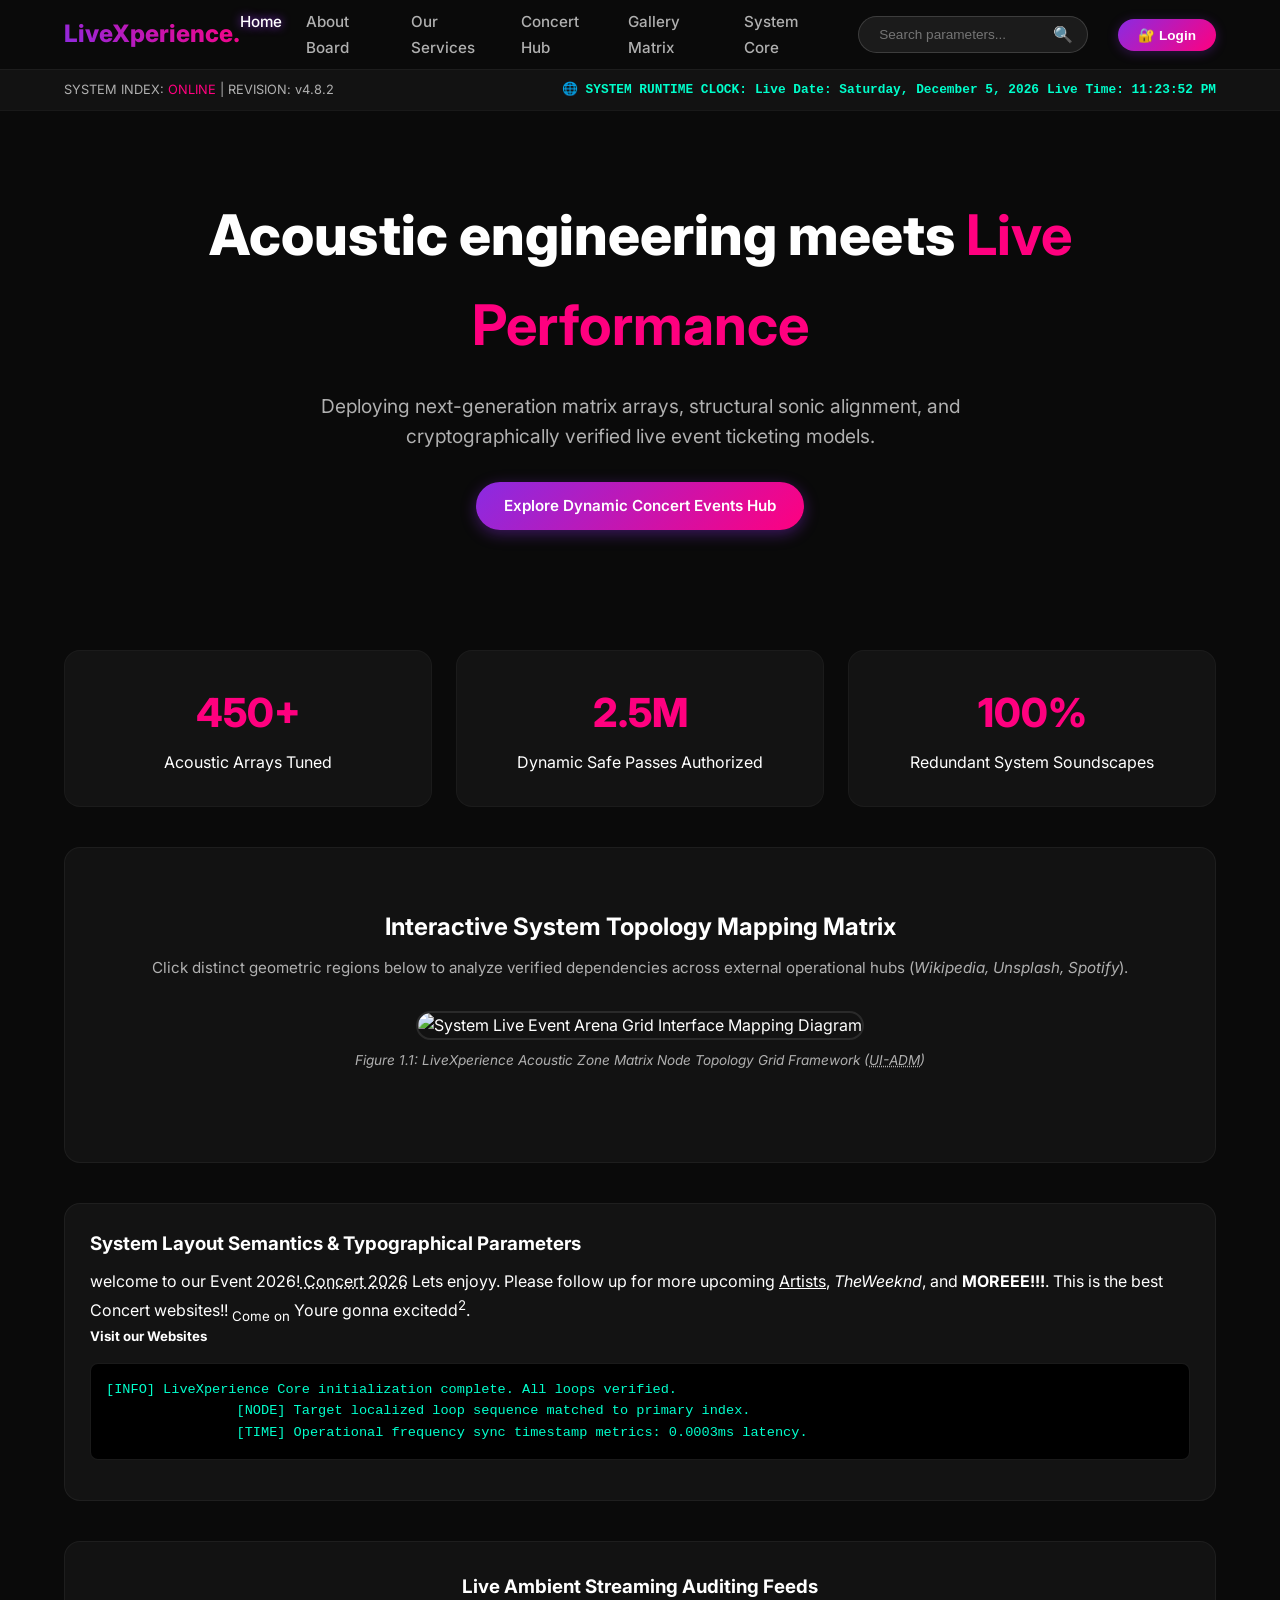
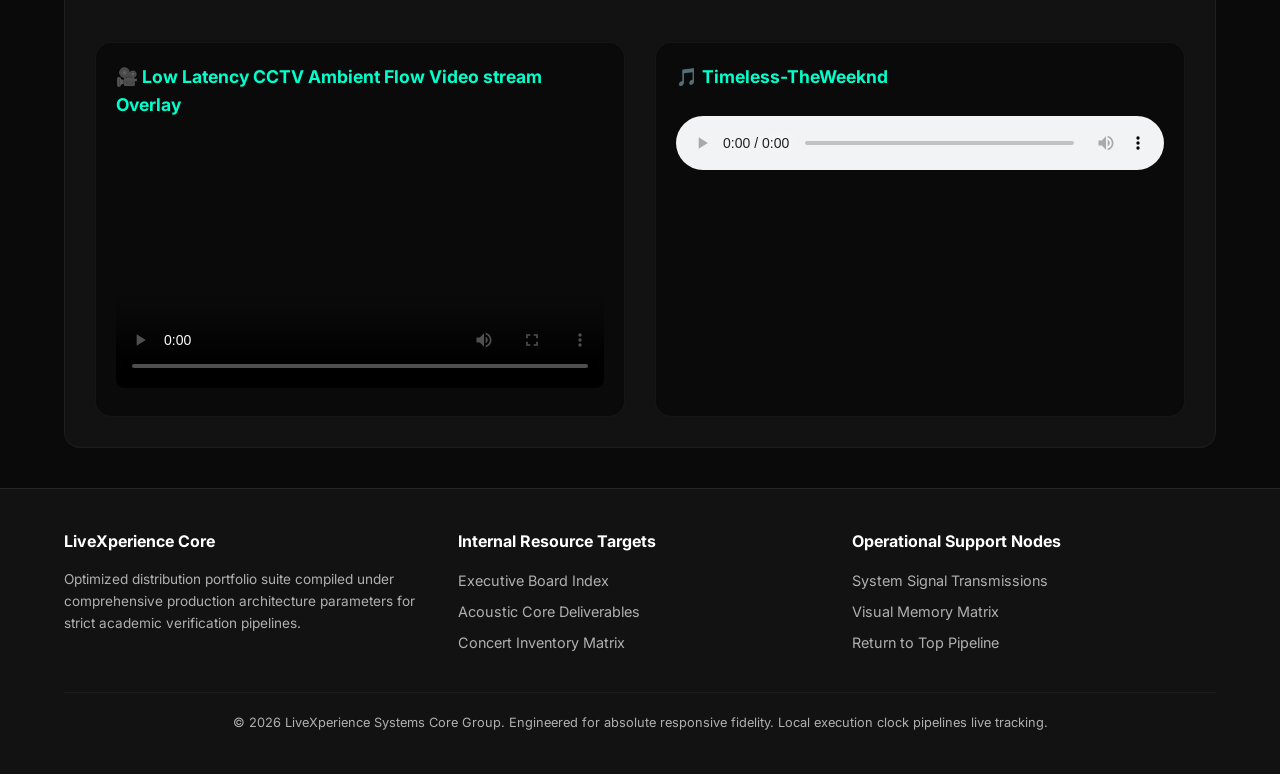
==== index.html @ 4a0d95f9 "Add files via upload" ====
<!DOCTYPE html>
<html lang="en">
<head>
    <meta charset="UTF-8" />
    <meta name="viewport" content="width=device-width, initial-scale=1.0" />
    <title>LiveXperience – Your Concert Starts Here</title>
    <link rel="preconnect" href="https://fonts.googleapis.com" />
    <link rel="preconnect" href="https://fonts.gstatic.com" crossorigin />
    <link href="https://fonts.googleapis.com/css2?family=Inter:wght@300;400;500;600;700;800&display=swap" rel="stylesheet" />
    <style>
        /* CORE DESIGN SYSTEM STYLING */
        :root {
            --primary: #0a0a0a;
            --secondary: #121212;
            --bg-card: rgba(255, 255, 255, 0.04);
            --text-primary: #ffffff;
            --text-secondary: #b0b0b0;
            --accent: #8a2be2;
            --accent-secondary: #ff007f;
            --success: #00ffcc;
            --border-radius: 16px;
            --transition: 0.3s cubic-bezier(0.4, 0, 0.2, 1);
            --font-body: 'Inter', sans-serif;
        }

        * {
            margin: 0;
            padding: 0;
            box-sizing: border-box;
        }
        body {
            font-family: var(--font-body);
            background-color: var(--primary);
            color: var(--text-primary);
            line-height: 1.6;
            overflow-x: hidden;
        }
        .container {
            width: 100%;
            max-width: 1200px;
            margin: 0 auto;
            padding: 0 24px;
        }

        /* GLOBAL NAVIGATION BAR WITH INTEGRATED SEARCH TOOLBAR */
        nav {
            background: rgba(10, 10, 10, 0.85);
            backdrop-filter: blur(12px);
            border-bottom: 1px solid rgba(255, 255, 255, 0.08);
            position: fixed;
            top: 0;
            width: 100%;
            z-index: 1000;
            height: 70px;
            display: flex;
            align-items: center;
        }
        .nav-container {
            display: flex;
            justify-content: space-between;
            align-items: center;
            width: 100%;
        }
        .logo {
            font-size: 1.5rem;
            font-weight: 800;
            background: linear-gradient(45deg, var(--accent), var(--accent-secondary));
            -webkit-background-clip: text;
            -webkit-text-fill-color: transparent;
            text-decoration: none;
        }
        .nav-wrapper {
            display: flex;
            align-items: center;
            gap: 30px;
        }
        .nav-links {
            display: flex;
            gap: 24px;
            list-style: none;
        }
        .nav-links a {
            color: var(--text-secondary);
            text-decoration: none;
            font-weight: 500;
            font-size: 0.95rem;
            transition: var(--transition);
        }
        .nav-links a:hover,
        .nav-links a.active {
            color: var(--text-primary);
            text-shadow: 0 0 10px var(--accent);
        }

        /* SEARCH TOOLBAR DESIGN */
        .search-box {
            position: relative;
            display: flex;
            align-items: center;
            background: rgba(255, 255, 255, 0.07);
            border: 1px solid rgba(255, 255, 255, 0.15);
            border-radius: 30px;
            padding: 4px 14px;
            transition: var(--transition);
        }
        .search-box:focus-within {
            border-color: var(--accent-secondary);
            box-shadow: 0 0 12px rgba(255, 0, 127, 0.3);
        }
        .search-box input {
            background: transparent;
            border: none;
            color: #fff;
            font-size: 0.85rem;
            padding: 6px;
            outline: none;
            width: 180px;
        }
        .search-box button {
            background: transparent;
            border: none;
            color: var(--text-secondary);
            cursor: pointer;
            font-size: 1rem;
            transition: var(--transition);
        }
        .search-box button:hover {
            color: var(--accent-secondary);
        }

        /* ===== LOGIN / AUTH BUTTON (ADDED) ===== */
        .auth-btn {
            background: linear-gradient(135deg, var(--accent), var(--accent-secondary));
            color: #fff;
            border: none;
            padding: 8px 20px;
            border-radius: 30px;
            font-weight: 600;
            font-size: 0.85rem;
            cursor: pointer;
            transition: var(--transition);
            box-shadow: 0 2px 12px rgba(138, 43, 226, 0.3);
            white-space: nowrap;
        }
        .auth-btn:hover {
            transform: translateY(-2px);
            box-shadow: 0 4px 18px rgba(255, 0, 127, 0.4);
        }
        .auth-btn.logged-in {
            background: transparent;
            border: 1px solid rgba(255, 255, 255, 0.15);
            box-shadow: none;
            display: flex;
            align-items: center;
            gap: 10px;
            padding: 6px 14px 6px 10px;
        }
        .auth-btn.logged-in:hover {
            border-color: var(--accent-secondary);
            background: rgba(255, 255, 255, 0.05);
        }
        .user-avatar {
            width: 32px;
            height: 32px;
            border-radius: 50%;
            background: linear-gradient(135deg, var(--accent), var(--accent-secondary));
            display: flex;
            align-items: center;
            justify-content: center;
            font-weight: 700;
            font-size: 0.8rem;
            color: #fff;
            text-transform: uppercase;
            flex-shrink: 0;
        }
        .user-name-display {
            font-weight: 500;
            font-size: 0.85rem;
            color: var(--text-primary);
            max-width: 80px;
            overflow: hidden;
            text-overflow: ellipsis;
            white-space: nowrap;
        }
        .logout-btn {
            background: transparent;
            border: none;
            color: var(--text-secondary);
            font-size: 0.75rem;
            cursor: pointer;
            padding: 2px 8px;
            border-radius: 12px;
            transition: var(--transition);
        }
        .logout-btn:hover {
            color: var(--accent-secondary);
            background: rgba(255, 0, 127, 0.1);
        }

        /* ===== LOGIN MODAL OVERLAY ===== */
        .auth-overlay {
            position: fixed;
            top: 0;
            left: 0;
            width: 100%;
            height: 100%;
            background: rgba(0, 0, 0, 0.7);
            backdrop-filter: blur(8px);
            z-index: 2000;
            display: none;
            align-items: center;
            justify-content: center;
            padding: 24px;
        }
        .auth-overlay.open {
            display: flex;
        }

        .auth-modal {
            background: var(--secondary);
            border: 1px solid rgba(255, 255, 255, 0.08);
            border-radius: var(--border-radius);
            padding: 40px 36px;
            max-width: 440px;
            width: 100%;
            position: relative;
            box-shadow: 0 20px 60px rgba(0, 0, 0, 0.8);
            animation: modalFadeIn 0.3s ease-out;
        }
        @keyframes modalFadeIn {
            from {
                opacity: 0;
                transform: scale(0.96) translateY(20px);
            }
            to {
                opacity: 1;
                transform: scale(1) translateY(0);
            }
        }

        .auth-modal .close-modal {
            position: absolute;
            top: 16px;
            right: 20px;
            background: transparent;
            border: none;
            color: var(--text-secondary);
            font-size: 1.5rem;
            cursor: pointer;
            transition: var(--transition);
            line-height: 1;
        }
        .auth-modal .close-modal:hover {
            color: var(--text-primary);
            transform: rotate(90deg);
        }

        .auth-modal h2 {
            font-size: 1.6rem;
            font-weight: 700;
            margin-bottom: 6px;
            background: linear-gradient(45deg, var(--accent), var(--accent-secondary));
            -webkit-background-clip: text;
            -webkit-text-fill-color: transparent;
        }
        .auth-modal .subtitle {
            color: var(--text-secondary);
            font-size: 0.9rem;
            margin-bottom: 24px;
        }

        /* Tabs */
        .auth-tabs {
            display: flex;
            gap: 4px;
            background: rgba(255, 255, 255, 0.04);
            border-radius: 10px;
            padding: 4px;
            margin-bottom: 24px;
        }
        .auth-tabs button {
            flex: 1;
            padding: 10px 0;
            background: transparent;
            border: none;
            color: var(--text-secondary);
            font-weight: 600;
            font-size: 0.85rem;
            border-radius: 8px;
            cursor: pointer;
            transition: var(--transition);
            font-family: var(--font-body);
        }
        .auth-tabs button.active {
            background: rgba(255, 255, 255, 0.08);
            color: var(--text-primary);
            box-shadow: 0 2px 8px rgba(0, 0, 0, 0.2);
        }
        .auth-tabs button:hover:not(.active) {
            color: var(--text-primary);
        }

        /* Forms */
        .auth-form {
            display: none;
            flex-direction: column;
            gap: 18px;
        }
        .auth-form.active {
            display: flex;
        }

        .auth-form .form-group {
            display: flex;
            flex-direction: column;
            gap: 6px;
        }
        .auth-form label {
            font-size: 0.8rem;
            font-weight: 500;
            color: var(--text-secondary);
            text-transform: uppercase;
            letter-spacing: 0.5px;
        }
        .auth-form input {
            background: rgba(255, 255, 255, 0.06);
            border: 1px solid rgba(255, 255, 255, 0.1);
            border-radius: 10px;
            padding: 12px 16px;
            color: #fff;
            font-size: 0.95rem;
            transition: var(--transition);
            font-family: var(--font-body);
            outline: none;
        }
        .auth-form input:focus {
            border-color: var(--accent-secondary);
            box-shadow: 0 0 0 3px rgba(255, 0, 127, 0.15);
        }
        .auth-form input::placeholder {
            color: rgba(255, 255, 255, 0.25);
        }

        .auth-form .form-options {
            display: flex;
            justify-content: space-between;
            align-items: center;
            font-size: 0.85rem;
        }
        .auth-form .form-options label {
            display: flex;
            align-items: center;
            gap: 8px;
            color: var(--text-secondary);
            text-transform: none;
            letter-spacing: 0;
            font-weight: 400;
            cursor: pointer;
        }
        .auth-form .form-options label input[type="checkbox"] {
            accent-color: var(--accent-secondary);
            width: 16px;
            height: 16px;
            cursor: pointer;
        }
        .auth-form .form-options a {
            color: var(--accent-secondary);
            text-decoration: none;
            font-weight: 500;
            transition: var(--transition);
        }
        .auth-form .form-options a:hover {
            text-decoration: underline;
        }

        .auth-form .submit-btn {
            background: linear-gradient(135deg, var(--accent), var(--accent-secondary));
            color: #fff;
            border: none;
            padding: 14px;
            border-radius: 30px;
            font-weight: 700;
            font-size: 0.95rem;
            cursor: pointer;
            transition: var(--transition);
            font-family: var(--font-body);
            margin-top: 4px;
            box-shadow: 0 4px 16px rgba(138, 43, 226, 0.3);
        }
        .auth-form .submit-btn:hover {
            transform: translateY(-2px);
            box-shadow: 0 6px 24px rgba(255, 0, 127, 0.4);
        }

        .auth-form .error-msg {
            color: #ff4466;
            font-size: 0.85rem;
            background: rgba(255, 68, 102, 0.1);
            padding: 10px 14px;
            border-radius: 8px;
            border-left: 3px solid #ff4466;
            display: none;
        }
        .auth-form .error-msg.show {
            display: block;
        }
        .auth-form .success-msg {
            color: var(--success);
            font-size: 0.85rem;
            background: rgba(0, 255, 204, 0.08);
            padding: 10px 14px;
            border-radius: 8px;
            border-left: 3px solid var(--success);
            display: none;
        }
        .auth-form .success-msg.show {
            display: block;
        }

        .auth-divider {
            display: flex;
            align-items: center;
            gap: 16px;
            color: var(--text-secondary);
            font-size: 0.8rem;
            margin: 4px 0;
        }
        .auth-divider::before,
        .auth-divider::after {
            content: '';
            flex: 1;
            height: 1px;
            background: rgba(255, 255, 255, 0.06);
        }

        /* LIVE METRIC HEADER METADATA */
        .meta-bar {
            background: var(--secondary);
            padding: 80px 0 10px;
            font-size: 0.8rem;
            color: var(--text-secondary);
            border-bottom: 1px solid rgba(255, 255, 255, 0.03);
        }
        .meta-flex {
            display: flex;
            justify-content: space-between;
            align-items: center;
        }
        .clock-widget {
            display: flex;
            align-items: center;
            gap: 8px;
            color: var(--success);
            font-family: monospace;
            font-weight: 600;
        }

        /* HERO SECTION & ANIMATIONS */
        .hero {
            padding: 80px 0;
            text-align: center;
            position: relative;
            overflow: hidden;
        }
        .hero h1 {
            font-size: 3.5rem;
            font-weight: 800;
            margin-bottom: 20px;
            animation: pulseGlow 3s infinite alternate;
        }
        .hero p {
            color: var(--text-secondary);
            font-size: 1.2rem;
            max-width: 700px;
            margin: 0 auto 30px;
        }
        .btn {
            display: inline-block;
            background: linear-gradient(135deg, var(--accent), var(--accent-secondary));
            color: #fff;
            text-decoration: none;
            padding: 12px 28px;
            border-radius: 30px;
            font-weight: 600;
            font-size: 0.95rem;
            transition: var(--transition);
            border: none;
            cursor: pointer;
            box-shadow: 0 4px 15px rgba(138, 43, 226, 0.4);
        }
        .btn:hover {
            transform: translateY(-3px);
            box-shadow: 0 6px 20px rgba(255, 0, 127, 0.5);
        }

        /* COUNTER STATISTICS DESIGN */
        .stats-grid {
            display: grid;
            grid-template-columns: repeat(3, 1fr);
            gap: 24px;
            margin: 40px 0;
        }
        .stat-card {
            background: var(--bg-card);
            padding: 30px;
            border-radius: var(--border-radius);
            text-align: center;
            border: 1px solid rgba(255, 255, 255, 0.03);
            transition: var(--transition);
        }
        .stat-card:hover {
            transform: translateY(-5px);
            border-color: rgba(255, 255, 255, 0.1);
            background: rgba(255, 255, 255, 0.07);
        }
        .stat-number {
            font-size: 2.5rem;
            font-weight: 800;
            color: var(--accent-secondary);
            margin-bottom: 5px;
        }

        /* IMAGE MAP & IMAGE WRAPPERS */
        .media-section {
            padding: 60px 0;
            background: var(--secondary);
            border-radius: var(--border-radius);
            margin: 40px 0;
            border: 1px solid rgba(255, 255, 255, 0.05);
        }
        .interactive-map-container {
            text-align: center;
            margin: 30px auto;
            max-width: 100%;
            padding: 0 15px;
        }
        .responsive-img {
            max-width: 100%;
            height: auto;
            border-radius: var(--border-radius);
            border: 2px solid rgba(255, 255, 255, 0.1);
            transition: var(--transition);
        }
        .responsive-img:hover {
            border-color: var(--accent);
        }
        .caption-text {
            font-size: 0.85rem;
            color: var(--text-secondary);
            margin-top: 10px;
            font-style: italic;
        }

        /* MULTIMEDIA ELEMENT CONTAINER */
        .multimedia-row {
            display: grid;
            grid-template-columns: 1fr 1fr;
            gap: 30px;
            margin-top: 40px;
        }
        .multimedia-box {
            background: var(--primary);
            padding: 20px;
            border-radius: var(--border-radius);
            border: 1px solid rgba(255, 255, 255, 0.05);
        }
        .multimedia-box h4 {
            margin-bottom: 15px;
            color: var(--success);
            font-size: 1.1rem;
        }
        video,
        audio {
            width: 100%;
            border-radius: 8px;
            margin-top: 10px;
        }

        /* SEMANTIC TYPE SAMPLER BOXES */
        .semantic-sampler {
            background: var(--bg-card);
            padding: 25px;
            border-radius: var(--border-radius);
            margin: 40px 0;
            border: 1px solid rgba(255, 255, 255, 0.05);
        }
        pre {
            background: #000;
            padding: 15px;
            border-radius: 8px;
            color: var(--success);
            font-family: monospace;
            font-size: 0.85rem;
            overflow-x: auto;
            margin: 15px 0;
            border: 1px solid rgba(255, 255, 255, 0.1);
        }

        /* HAMBURGER STYLING */
        .hamburger {
            display: none;
            flex-direction: column;
            gap: 5px;
            cursor: pointer;
            background: transparent;
            border: none;
            outline: none;
        }
        .hamburger span {
            width: 25px;
            height: 3px;
            background-color: var(--text-primary);
            border-radius: 2px;
            transition: var(--transition);
        }

        /* FOOTER SYSTEM */
        footer {
            border-top: 1px solid rgba(255, 255, 255, 0.08);
            padding: 40px 0;
            background: var(--secondary);
            font-size: 0.9rem;
            color: var(--text-secondary);
        }
        .footer-grid {
            display: grid;
            grid-template-columns: repeat(3, 1fr);
            gap: 30px;
            margin-bottom: 30px;
        }
        .footer-grid h4 {
            color: #fff;
            margin-bottom: 15px;
            font-size: 1rem;
        }
        .footer-grid ul {
            list-style: none;
        }
        .footer-grid ul li {
            margin-bottom: 8px;
        }
        .footer-grid ul li a {
            color: var(--text-secondary);
            text-decoration: none;
            transition: var(--transition);
        }
        .footer-grid ul li a:hover {
            color: var(--accent);
        }
        .footer-bottom {
            text-align: center;
            padding-top: 20px;
            border-top: 1px solid rgba(255, 255, 255, 0.05);
            font-size: 0.8rem;
        }

        /* ANIMATIONS */
        @keyframes pulseGlow {
            0% {
                text-shadow: 0 0 10px rgba(138, 43, 226, 0.2);
            }
            100% {
                text-shadow: 0 0 25px rgba(255, 0, 127, 0.6);
            }
        }

        /* RESPONSIVE BREAKPOINTS */
        @media (max-width: 768px) {
            .hamburger {
                display: flex;
            }
            .nav-wrapper {
                display: none;
                width: 100%;
                position: absolute;
                top: 70px;
                left: 0;
                background: var(--secondary);
                flex-direction: column;
                padding: 30px;
                border-bottom: 1px solid rgba(255, 255, 255, 0.1);
                box-shadow: 0 10px 20px rgba(0, 0, 0, 0.5);
            }
            .nav-wrapper.active {
                display: flex;
            }
            .nav-links {
                flex-direction: column;
                align-items: center;
                width: 100%;
            }
            .search-box {
                width: 100%;
                max-width: 300px;
                margin-top: 15px;
            }
            .stats-grid,
            .multimedia-row,
            .footer-grid {
                grid-template-columns: 1fr;
            }
            .hero h1 {
                font-size: 2.3rem;
            }

            /* Auth button on mobile */
            .auth-btn {
                margin-top: 12px;
                width: 100%;
                text-align: center;
                justify-content: center;
            }
            .auth-btn.logged-in {
                justify-content: center;
            }
            .auth-modal {
                padding: 28px 20px;
            }
            .meta-flex {
                flex-direction: column;
                gap: 6px;
                align-items: flex-start;
            }
        }

        /* extra small tweaks */
        @media (max-width: 480px) {
            .auth-modal {
                padding: 24px 16px;
            }
            .auth-modal h2 {
                font-size: 1.3rem;
            }
            .auth-form input {
                padding: 10px 14px;
                font-size: 0.9rem;
            }
        }
    </style>
</head>
<body>

    <nav>
        <div class="container nav-container">
            <a href="index.html" class="logo">LiveXperience.</a>
            <button class="hamburger" aria-label="Toggle Navigation">
                <span></span><span></span><span></span>
            </button>
            <div class="nav-wrapper">
                <ul class="nav-links">
                    <li><a href="index.html" class="active">Home</a></li>
                    <li><a href="about.html">About Board</a></li>
                    <li><a href="service.html">Our Services</a></li>
                    <li><a href="portfolio.html">Concert Hub</a></li>
                    <li><a href="gallery.html">Gallery Matrix</a></li>
                    <li><a href="contact.html">System Core</a></li>
                </ul>
                <div class="search-box">
                    <input type="text" id="navSearchInput" placeholder="Search parameters..." list="sitePages">
                    <button id="navSearchBtn" aria-label="Submit Search">🔍</button>
                </div>
                <!-- AUTH BUTTON (ADDED) -->
                <button class="auth-btn" id="authToggleBtn">🔐 Login</button>
            </div>
        </div>
    </nav>

    <!-- ===== AUTH MODAL OVERLAY (ADDED) ===== -->
    <div class="auth-overlay" id="authOverlay">
        <div class="auth-modal">
            <button class="close-modal" id="authCloseBtn" aria-label="Close login modal">✕</button>
            <h2>Access Core</h2>
            <p class="subtitle">Authenticate to unlock full system capabilities</p>

            <div class="auth-tabs">
                <button class="active" data-tab="login">Login</button>
                <button data-tab="signup">Sign Up</button>
            </div>

            <!-- LOGIN FORM -->
            <form class="auth-form active" id="loginForm" autocomplete="off">
                <div class="form-group">
                    <label for="loginEmail">Email Address</label>
                    <input type="email" id="loginEmail" placeholder="you@domain.com" required />
                </div>
                <div class="form-group">
                    <label for="loginPassword">Password</label>
                    <input type="password" id="loginPassword" placeholder="••••••••" required />
                </div>
                <div class="form-options">
                    <label><input type="checkbox" id="rememberMe" /> Remember me</label>
                    <a href="#" id="forgotLink">Forgot password?</a>
                </div>
                <div class="error-msg" id="loginError"></div>
                <button type="submit" class="submit-btn">🚀 Login</button>
                <div class="auth-divider">or</div>
                <p style="text-align:center;font-size:0.85rem;color:var(--text-secondary);">
                    New here? <a href="#" id="switchToSignup" style="color:var(--accent-secondary);font-weight:600;text-decoration:none;">Create account</a>
                </p>
            </form>

            <!-- SIGNUP FORM -->
            <form class="auth-form" id="signupForm" autocomplete="off">
                <div class="form-group">
                    <label for="signupName">Full Name</label>
                    <input type="text" id="signupName" placeholder="Jane Doe" required />
                </div>
                <div class="form-group">
                    <label for="signupEmail">Email Address</label>
                    <input type="email" id="signupEmail" placeholder="you@domain.com" required />
                </div>
                <div class="form-group">
                    <label for="signupPassword">Password</label>
                    <input type="password" id="signupPassword" placeholder="Min 6 characters" required minlength="6" />
                </div>
                <div class="form-group">
                    <label for="signupConfirm">Confirm Password</label>
                    <input type="password" id="signupConfirm" placeholder="••••••••" required />
                </div>
                <div class="error-msg" id="signupError"></div>
                <div class="success-msg" id="signupSuccess"></div>
                <button type="submit" class="submit-btn">✨ Create Account</button>
                <div class="auth-divider">or</div>
                <p style="text-align:center;font-size:0.85rem;color:var(--text-secondary);">
                    Already registered? <a href="#" id="switchToLogin" style="color:var(--accent-secondary);font-weight:600;text-decoration:none;">Sign in</a>
                </p>
            </form>
        </div>
    </div>

    <div class="meta-bar">
        <div class="container meta-flex">
            <div>SYSTEM INDEX: <span style="color:var(--accent-secondary);">ONLINE</span> | REVISION: v4.8.2</div>
            <div class="clock-widget">
                <span>🌐 SYSTEM RUNTIME CLOCK:</span>
                <p>Live Date: <span id="globalLiveDate">Loading...</span></p>
<p>Live Time: <span id="globalLiveClock">Loading...</span></p>
            </div>
        </div>
    </div>
<script src="clock.js"></script>
    <main class="container">

        <section class="hero" id="home-intro">
            <h1>Acoustic engineering meets <b style="color:var(--accent-secondary);">Live Performance</b></h1>
            <p>Deploying next-generation matrix arrays, structural sonic alignment, and cryptographically verified live event ticketing models.</p>
            <a href="portfolio.html" class="btn">Explore Dynamic Concert Events Hub</a>
        </section>

        <section class="stats-grid">
            <div class="stat-card">
                <div class="stat-number">450+</div>
                <p>Acoustic Arrays Tuned</p>
            </div>
            <div class="stat-card">
                <div class="stat-number">2.5M</div>
                <p>Dynamic Safe Passes Authorized</p>
            </div>
            <div class="stat-card">
                <div class="stat-number">100%</div>
                <p>Redundant System Soundscapes</p>
            </div>
        </section>

        <section class="media-section">
            <h2 style="text-align: center; margin-bottom: 10px;">Interactive System Topology Mapping Matrix</h2>
            <p style="text-align: center; color: var(--text-secondary); margin-bottom: 25px; font-size: 0.95rem;">
                Click distinct geometric regions below to analyze verified dependencies across external operational hubs (<i>Wikipedia, Unsplash, Spotify</i>).
            </p>
            <div class="interactive-map-container">
                <img src="https://images.unsplash.com/photo-1516450360452-9312f5e86fc7?w=800&h=400&fit=crop"
                usemap="#livemap" class="responsive-img" alt="System Live Event Arena Grid Interface Mapping Diagram">
                <figcaption class="caption-text">Figure 1.1: LiveXperience Acoustic Zone Matrix Node Topology Grid Framework (<abbr title="User Interface Area Distribution Map">UI-ADM</abbr>)</figcaption>

                <map name="livemap">
                    <area shape="rect" coords="0,0,250,400" alt="Acoustic Wave Engineering Matrix Definition Wiki Portal Link" href="https://en.wikipedia.org/wiki/Acoustics" target="_blank">
                    <area shape="circle" coords="400,200,100" alt="High Fidelity Spectacle Image Resource Hub Profile Target Link" href="https://unsplash.com/" target="_blank">
                    <area shape="rect" coords="550,0,800,400" alt="External Audio Streaming Core Distribution Array Synchronization Node" href="https://www.spotify.com" target="_blank">
                </map>
            </div>
        </section>

        <section class="semantic-sampler">
            <h3>System Layout Semantics &amp; Typographical Parameters</h3>
            <p style="margin-top: 10px;">
                welcome to our Event 2026!<abbr title="HyperText Markup Language 5"> Concert 2026</abbr> Lets enjoyy.
                Please follow up for more upcoming <u>Artists</u>, <i>TheWeeknd</i>,
                and <b>MOREEE!!!</b>.
              This is the best Concert websites!! <sub>Come on</sub> Youre gonna excitedd<sup>2</sup>.
            </p>
            <h5>Visit our Websites</h5>
            <pre>[INFO] LiveXperience Core initialization complete. All loops verified.
                [NODE] Target localized loop sequence matched to primary index.
                [TIME] Operational frequency sync timestamp metrics: 0.0003ms latency.</pre>
            </section>

            <section class="media-section" style="padding: 30px;">
                <h3 style="margin-bottom: 20px; text-align: center;">Live Ambient Streaming Auditing Feeds</h3>
                <div class="multimedia-row">
                    <div class="multimedia-box">
                        <h4>🎥 Low Latency CCTV Ambient Flow Video stream Overlay</h4>
                        <video controls poster="https://images.unsplash.com/photo-1470225620780-dba8ba36b745?w=400&h=200&fit=crop">
                            <source src="https://www.w3schools.com/html/mov_bbb.mp4" type="video/mp4">
                            Your client does not support modern native HTML5 embedded hardware accelerated playback matrices.
                        </video>
                    </div>
                    <div class="multimedia-box">
                        <h4>🎵 Timeless-TheWeeknd</h4>
                        <audio controls>
                            <source src="C:\Users\muhdi\Downloads\@TheWeeknd, Playboi Carti - Timeless (Lyrics).mp3" type="audio/mpeg">
                            Your client does not support modern native HTML5 embedded audio processing interfaces.
                        </audio>
                    </div>
                </div>
            </section>

        </main>

        <footer>
            <div class="container">
                <div class="footer-grid">
                    <div>
                        <h4>LiveXperience Core</h4>
                        <p style="font-size: 0.85rem; color: var(--text-secondary);">Optimized distribution portfolio suite compiled under comprehensive production architecture parameters for strict academic verification pipelines.</p>
                    </div>
                    <div>
                        <h4>Internal Resource Targets</h4>
                        <ul>
                            <li><a href="about.html">Executive Board Index</a></li>
                            <li><a href="service.html">Acoustic Core Deliverables</a></li>
                            <li><a href="portfolio.html">Concert Inventory Matrix</a></li>
                        </ul>
                    </div>
                    <div>
                        <h4>Operational Support Nodes</h4>
                        <ul>
                            <li><a href="contact.html">System Signal Transmissions</a></li>
                            <li><a href="gallery.html">Visual Memory Matrix</a></li>
                            <li><a href="#home-intro">Return to Top Pipeline</a></li>
                        </ul>
                    </div>
                </div>
                <div class="footer-bottom">
                    &copy; 2026 LiveXperience Systems Core Group. Engineered for absolute responsive fidelity. Local execution clock pipelines live tracking.
                </div>
            </div>
        </footer>

        <datalist id="sitePages">
            <option value="Home">
            <option value="About Board">
            <option value="Our Services">
            <option value="Concert Hub">
            <option value="Gallery Matrix">
            <option value="System Core">
        </datalist>

        <script>
            document.addEventListener('DOMContentLoaded', function() {
                // =============================================================
                // 1. DYNAMIC SYSTEM LIVE CLOCK PIPELINE LOGIC (EXISTING)
                // =============================================================
                function processClockTick() {
                    const timestampTarget = document.getElementById('globalLiveClock');
                    if (timestampTarget) {
                        const calendarInstance = new Date();
                        timestampTarget.textContent = calendarInstance.toLocaleTimeString();
                    }
                }
                setInterval(processClockTick, 1000);
                processClockTick();

                // =============================================================
                // 2. RESPONSIVE NAVIGATION MOBILE OVERLAY (EXISTING)
                // =============================================================
                const structuralHamburger = document.querySelector('.hamburger');
                const mobileNavigationWrapper = document.querySelector('.nav-wrapper');
                if (structuralHamburger && mobileNavigationWrapper) {
                    structuralHamburger.addEventListener('click', function(clickEvent) {
                        clickEvent.stopPropagation();
                        mobileNavigationWrapper.classList.toggle('active');
                    });
                    document.addEventListener('click', function(outClickEvent) {
                        if (!mobileNavigationWrapper.contains(outClickEvent.target) && !structuralHamburger.contains(
                            outClickEvent.target)) {
                            mobileNavigationWrapper.classList.remove('active');
                        }
                    });
                }

                // =============================================================
                // 3. ARCHITECTURE PLATFORM MULTI-PAGE INDEX SEARCH (EXISTING)
                // =============================================================
                const centralizedRoutingMatrix = {
                    'home': 'index.html',
                    'about board': 'about.html',
                    'about': 'about.html',
                    'our services': 'service.html',
                    'services': 'service.html',
                    'concert hub': 'portfolio.html',
                    'events': 'portfolio.html',
                    'gallery matrix': 'gallery.html',
                    'gallery': 'gallery.html',
                    'system core': 'contact.html',
                    'contact': 'contact.html'
                };

                function dispatchSearchRouting() {
                    const userQueryString = document.getElementById('navSearchInput').value.trim().toLowerCase();
                    if (userQueryString === '') {
                        alert('⚠️ System Notification: Search query string parameters cannot be null.');
                        return;
                    }
                    if (centralizedRoutingMatrix[userQueryString]) {
                        window.location.href = centralizedRoutingMatrix[userQueryString];
                    } else {
                        alert('❌ Parameters Mapping Failure: No localized system sub-page matches index values for: "' +
                            userQueryString + '". Please select from data mapping values.');
                    }
                }

                document.getElementById('navSearchBtn').addEventListener('click', dispatchSearchRouting);
                document.getElementById('navSearchInput').addEventListener('keypress', function(e) {
                    if (e.key === 'Enter') dispatchSearchRouting();
                });

                // =============================================================
                // 4. AUTH SYSTEM — LOGIN / SIGNUP (ADDED)
                // =============================================================

                // --- DOM refs ---
                const authOverlay = document.getElementById('authOverlay');
                const authToggleBtn = document.getElementById('authToggleBtn');
                const authCloseBtn = document.getElementById('authCloseBtn');
                const loginForm = document.getElementById('loginForm');
                const signupForm = document.getElementById('signupForm');
                const loginError = document.getElementById('loginError');
                const signupError = document.getElementById('signupError');
                const signupSuccess = document.getElementById('signupSuccess');
                const switchToSignup = document.getElementById('switchToSignup');
                const switchToLogin = document.getElementById('switchToLogin');
                const forgotLink = document.getElementById('forgotLink');
                const tabBtns = document.querySelectorAll('.auth-tabs button');

                // --- State ---
                let currentUser = null;

                // --- Helpers ---
                function getUsers() {
                    try {
                        return JSON.parse(localStorage.getItem('livex_users')) || [];
                    } catch { return []; }
                }

                function saveUsers(users) {
                    localStorage.setItem('livex_users', JSON.stringify(users));
                }

                function getSession() {
                    try {
                        return JSON.parse(localStorage.getItem('livex_session')) || null;
                    } catch { return null; }
                }

                function saveSession(user) {
                    localStorage.setItem('livex_session', JSON.stringify(user));
                }

                function clearSession() {
                    localStorage.removeItem('livex_session');
                }

                function findUserByEmail(email) {
                    return getUsers().find(u => u.email.toLowerCase() === email.toLowerCase());
                }

                // --- UI update: logged in state ---
                function updateAuthUI() {
                    const session = getSession();
                    if (session) {
                        currentUser = session;
                        const name = session.name || session.email.split('@')[0];
                        const initial = name.charAt(0).toUpperCase();
                        authToggleBtn.innerHTML = `
                        <span class="user-avatar">${initial}</span>
                        <span class="user-name-display">${name}</span>
                        <button class="logout-btn" id="logoutBtn">✕</button>
                      `;
                        authToggleBtn.classList.add('logged-in');
                        // Attach logout
                        const logoutBtn = document.getElementById('logoutBtn');
                        if (logoutBtn) {
                            logoutBtn.addEventListener('click', function(e) {
                                e.stopPropagation();
                                clearSession();
                                currentUser = null;
                                updateAuthUI();
                                // Close modal if open
                                authOverlay.classList.remove('open');
                            });
                        }
                    } else {
                        currentUser = null;
                        authToggleBtn.innerHTML = '🔐 Login';
                        authToggleBtn.classList.remove('logged-in');
                    }
                }

                // --- Show/hide modal ---
                function openAuthModal() {
                    authOverlay.classList.add('open');
                    // Reset forms
                    loginForm.reset();
                    signupForm.reset();
                    loginError.classList.remove('show');
                    signupError.classList.remove('show');
                    signupSuccess.classList.remove('show');
                    // Default to login tab
                    setActiveTab('login');
                    // Clear any previous error states
                }

                function closeAuthModal() {
                    authOverlay.classList.remove('open');
                }

                // --- Tab switching ---
                function setActiveTab(tab) {
                    tabBtns.forEach(btn => {
                        btn.classList.toggle('active', btn.dataset.tab === tab);
                    });
                    document.getElementById('loginForm').classList.toggle('active', tab === 'login');
                    document.getElementById('signupForm').classList.toggle('active', tab === 'signup');
                    // Clear messages
                    loginError.classList.remove('show');
                    signupError.classList.remove('show');
                    signupSuccess.classList.remove('show');
                }

                // --- Login logic ---
                function handleLogin(e) {
                    e.preventDefault();
                    const email = document.getElementById('loginEmail').value.trim();
                    const password = document.getElementById('loginPassword').value.trim();
                    const remember = document.getElementById('rememberMe').checked;

                    loginError.classList.remove('show');

                    if (!email || !password) {
                        loginError.textContent = '⚠️ Please fill in all fields.';
                        loginError.classList.add('show');
                        return;
                    }

                    const users = getUsers();
                    const user = users.find(u => u.email.toLowerCase() === email.toLowerCase());

                    if (!user) {
                        loginError.textContent = '❌ No account found with this email.';
                        loginError.classList.add('show');
                        return;
                    }

                    if (user.password !== password) {
                        loginError.textContent = '❌ Incorrect password. Please try again.';
                        loginError.classList.add('show');
                        return;
                    }

                    // Success
                    const sessionData = {
                        email: user.email,
                        name: user.name || user.email.split('@')[0],
                    };
                    saveSession(sessionData);
                    currentUser = sessionData;
                    updateAuthUI();
                    closeAuthModal();
                    // Optional: show a brief success toast
                }

                // --- Signup logic ---
                function handleSignup(e) {
                    e.preventDefault();
                    const name = document.getElementById('signupName').value.trim();
                    const email = document.getElementById('signupEmail').value.trim();
                    const password = document.getElementById('signupPassword').value;
                    const confirm = document.getElementById('signupConfirm').value;

                    signupError.classList.remove('show');
                    signupSuccess.classList.remove('show');

                    if (!name || !email || !password || !confirm) {
                        signupError.textContent = '⚠️ Please fill in all fields.';
                        signupError.classList.add('show');
                        return;
                    }

                    if (password.length < 6) {
                        signupError.textContent = '⚠️ Password must be at least 6 characters.';
                        signupError.classList.add('show');
                        return;
                    }

                    if (password !== confirm) {
                        signupError.textContent = '⚠️ Passwords do not match.';
                        signupError.classList.add('show');
                        return;
                    }

                    const users = getUsers();
                    if (users.some(u => u.email.toLowerCase() === email.toLowerCase())) {
                        signupError.textContent = '❌ An account with this email already exists.';
                        signupError.classList.add('show');
                        return;
                    }

                    // Create user
                    const newUser = { name, email, password };
                    users.push(newUser);
                    saveUsers(users);

                    // Show success
                    signupSuccess.textContent = '✅ Account created successfully! You can now log in.';
                    signupSuccess.classList.add('show');

                    // Reset form
                    signupForm.reset();

                    // Auto-switch to login after a moment
                    setTimeout(() => {
                        setActiveTab('login');
                        // Pre-fill email
                        document.getElementById('loginEmail').value = email;
                        document.getElementById('loginPassword').focus();
                        signupSuccess.classList.remove('show');
                    }, 1800);
                }

                // --- Event listeners ---

                // Toggle modal open
                authToggleBtn.addEventListener('click', function(e) {
                    // If logged in, the click on avatar/logout is handled inside
                    if (this.classList.contains('logged-in')) {
                        // The logout button inside handles its own click
                        return;
                    }
                    openAuthModal();
                });

                // Close modal
                authCloseBtn.addEventListener('click', closeAuthModal);
                authOverlay.addEventListener('click', function(e) {
                    if (e.target === this) closeAuthModal();
                });

                // Tab switching
                tabBtns.forEach(btn => {
                    btn.addEventListener('click', function() {
                        setActiveTab(this.dataset.tab);
                    });
                });

                // Switch to signup from login
                switchToSignup.addEventListener('click', function(e) {
                    e.preventDefault();
                    setActiveTab('signup');
                });

                // Switch to login from signup
                switchToLogin.addEventListener('click', function(e) {
                    e.preventDefault();
                    setActiveTab('login');
                });

                // Forgot password placeholder
                forgotLink.addEventListener('click', function(e) {
                    e.preventDefault();
                    alert('🔐 Password reset functionality is coming soon. Please contact support@livexperience.io');
                });

                // Form submissions
                loginForm.addEventListener('submit', handleLogin);
                signupForm.addEventListener('submit', handleSignup);

                // Keyboard: Escape to close modal
                document.addEventListener('keydown', function(e) {
                    if (e.key === 'Escape' && authOverlay.classList.contains('open')) {
                        closeAuthModal();
                    }
                });

                // Initialize UI
                updateAuthUI();

                // If the user clicks on the auth button while logged in, we want to
                // allow logout via the logout button inside it — already handled.

                // Also ensure that clicking the auth button when logged in (but outside the logout btn)
                // does nothing special — the logout btn handles it.
                // We already guard against this in the click handler above.

                console.log('🔐 LiveXperience Auth System initialized.');
            });
        </script>
    </body>
    </html>
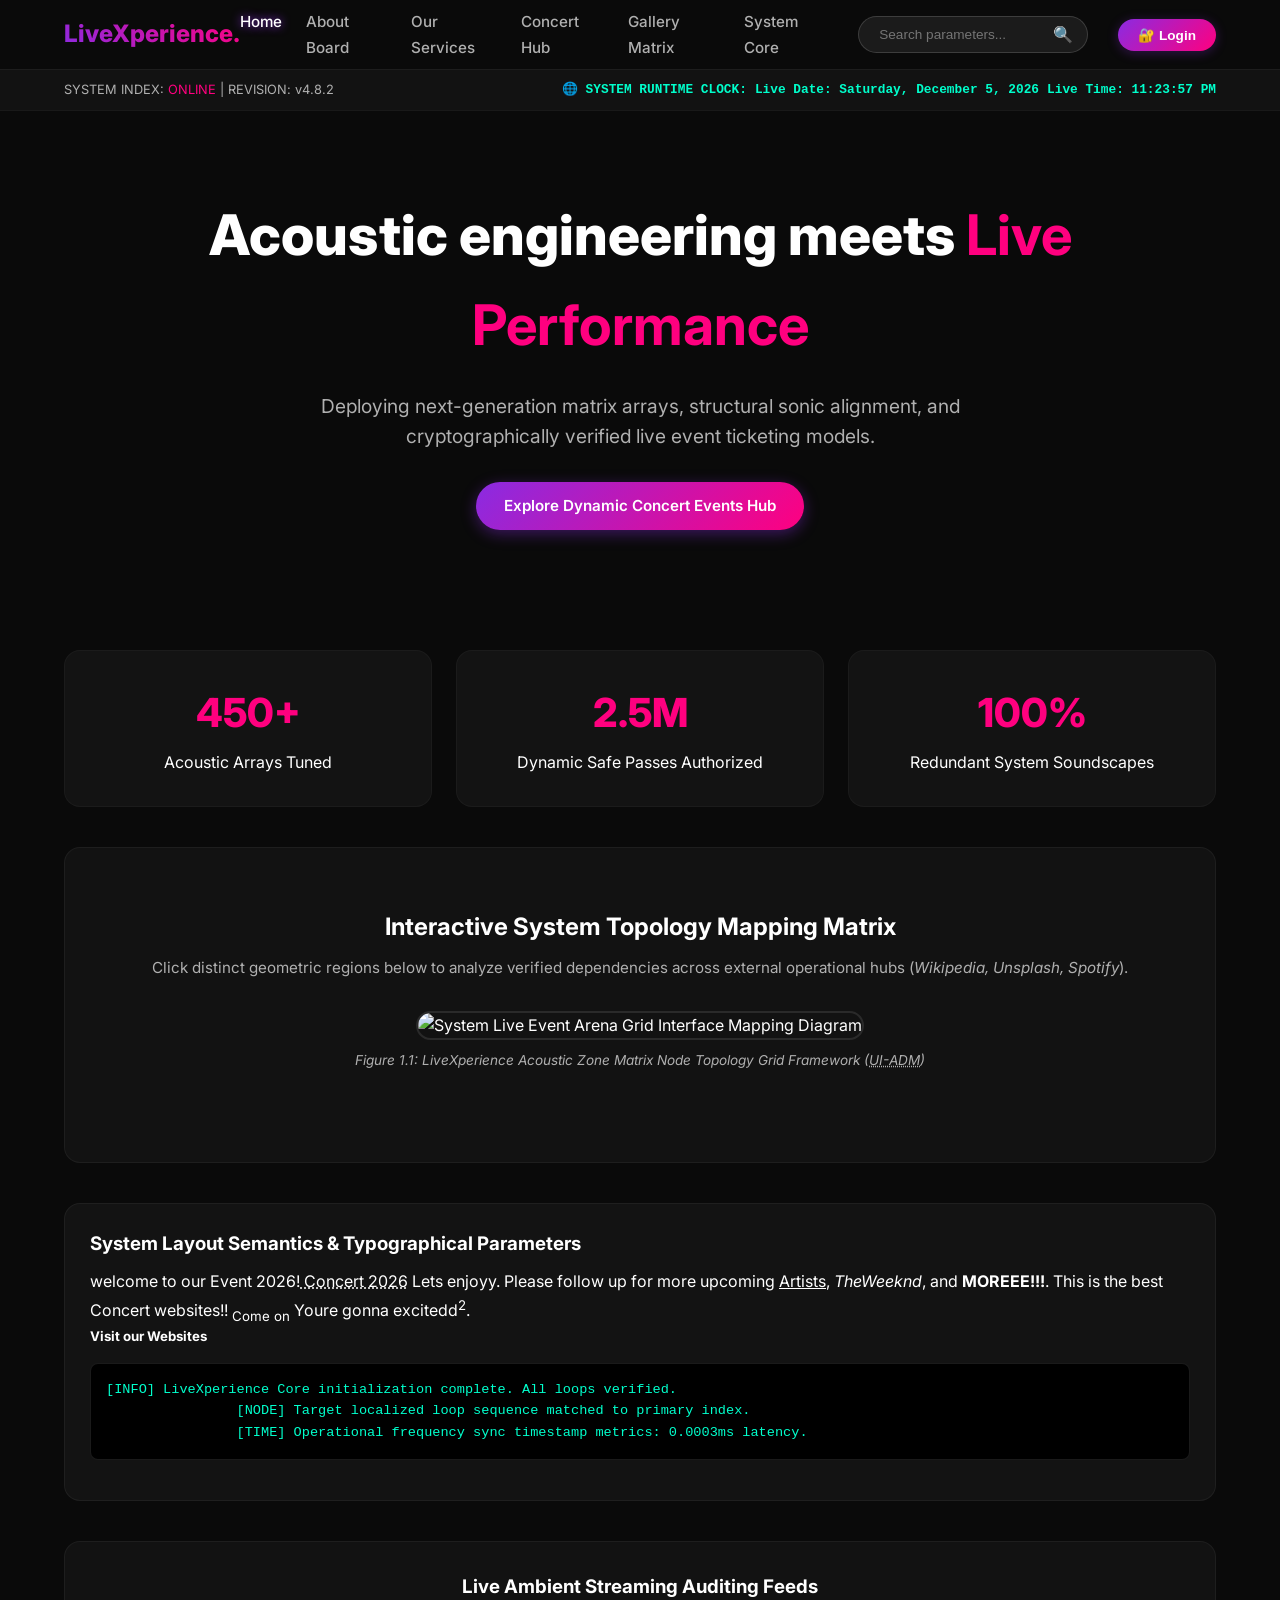
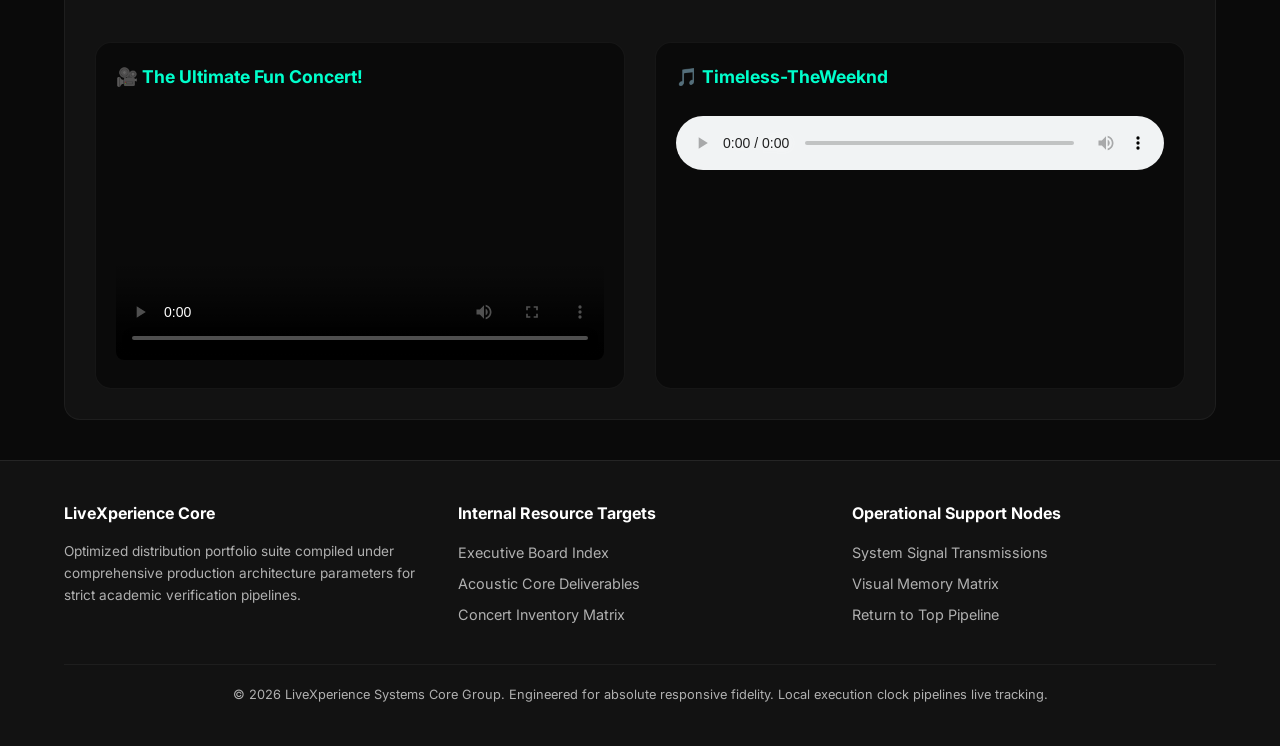
==== commit 589a40ca: "Update index.html" ====
--- a/index.html
+++ b/index.html
@@ -898,16 +898,16 @@
                 <h3 style="margin-bottom: 20px; text-align: center;">Live Ambient Streaming Auditing Feeds</h3>
                 <div class="multimedia-row">
                     <div class="multimedia-box">
-                        <h4>🎥 Low Latency CCTV Ambient Flow Video stream Overlay</h4>
+                        <h4>🎥 The Ultimate Fun Concert!</h4>
                         <video controls poster="https://images.unsplash.com/photo-1470225620780-dba8ba36b745?w=400&h=200&fit=crop">
-                            <source src="https://www.w3schools.com/html/mov_bbb.mp4" type="video/mp4">
+                            <source src="https://youtu.be/SRVsesZamZw?list=RDSRVsesZamZw" type="video/mp4">
                             Your client does not support modern native HTML5 embedded hardware accelerated playback matrices.
                         </video>
                     </div>
                     <div class="multimedia-box">
                         <h4>🎵 Timeless-TheWeeknd</h4>
                         <audio controls>
-                            <source src="C:\Users\muhdi\Downloads\@TheWeeknd, Playboi Carti - Timeless (Lyrics).mp3" type="audio/mpeg">
+                            <source src="@TheWeeknd, Playboi Carti - Timeless (Lyrics).mp3" type="audio/mpeg">
                             Your client does not support modern native HTML5 embedded audio processing interfaces.
                         </audio>
                     </div>
@@ -1305,4 +1305,4 @@
             });
         </script>
     </body>
-    </html>+    </html>
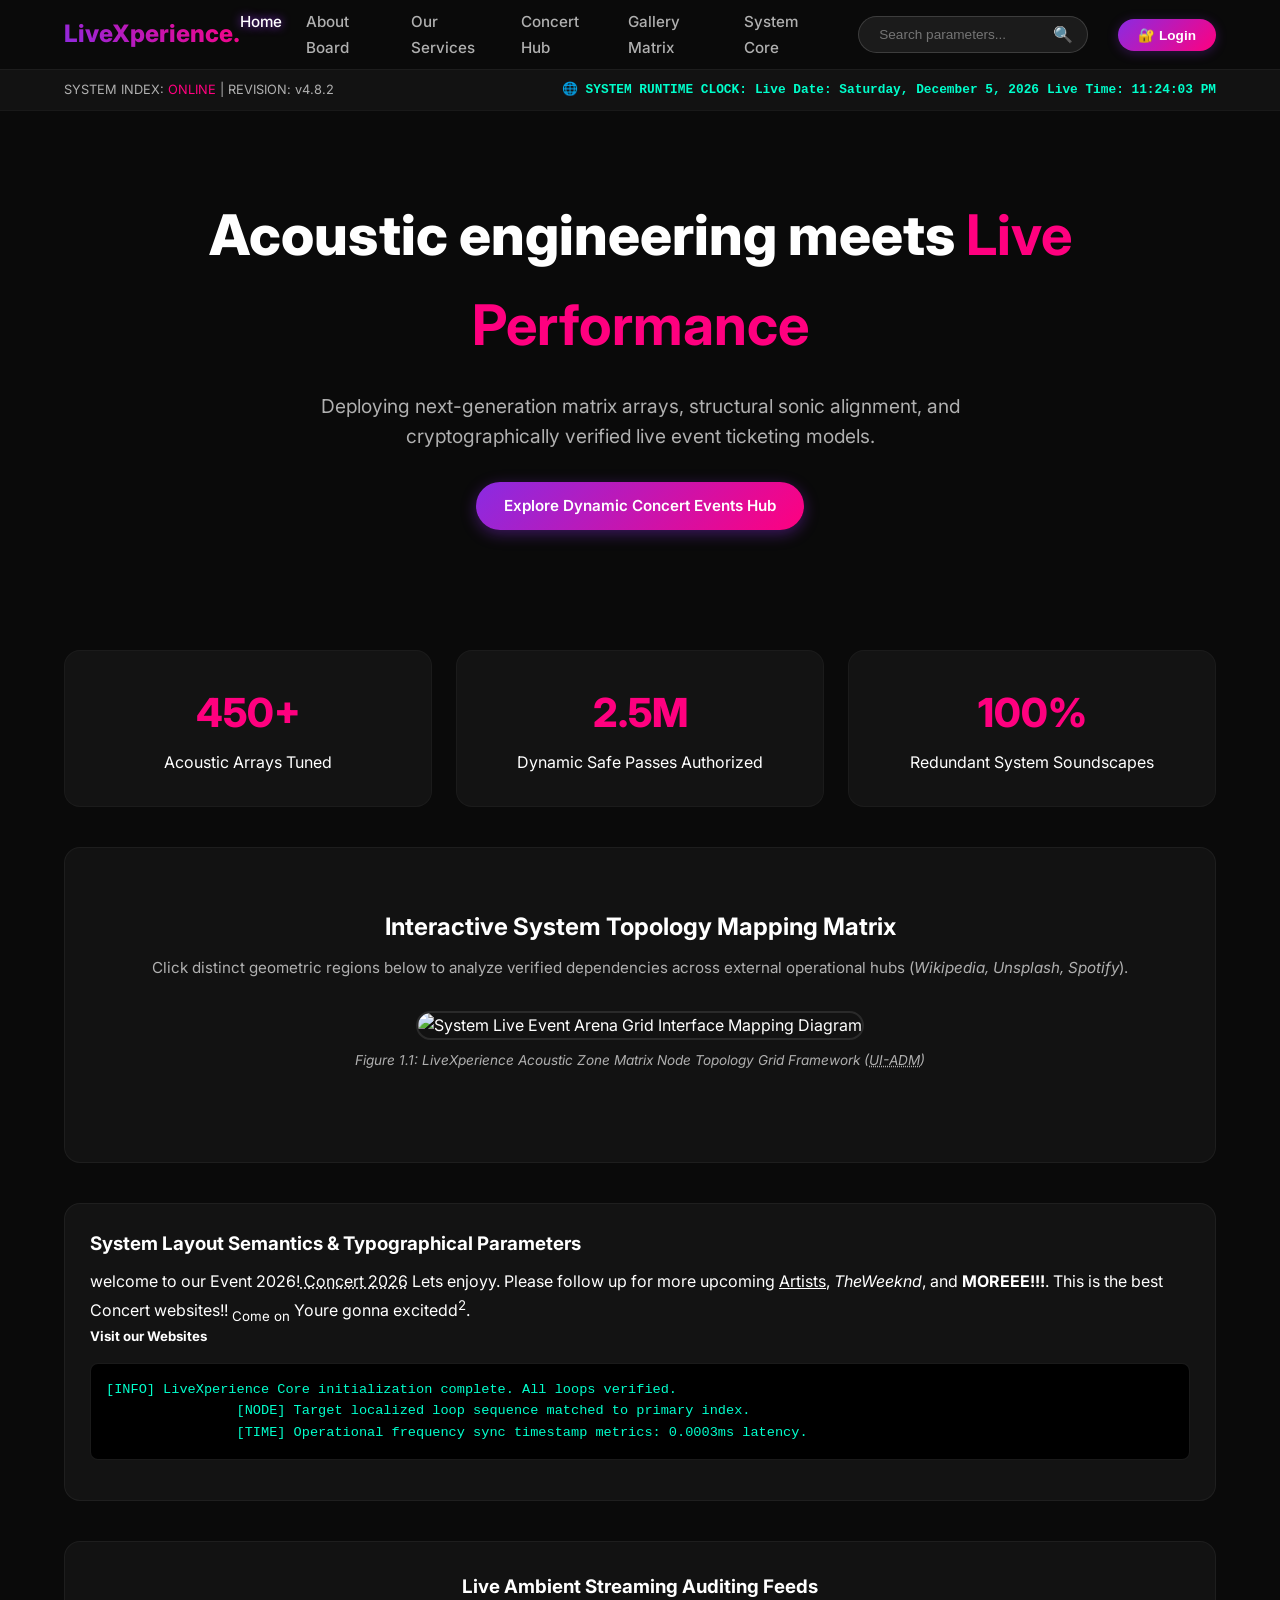
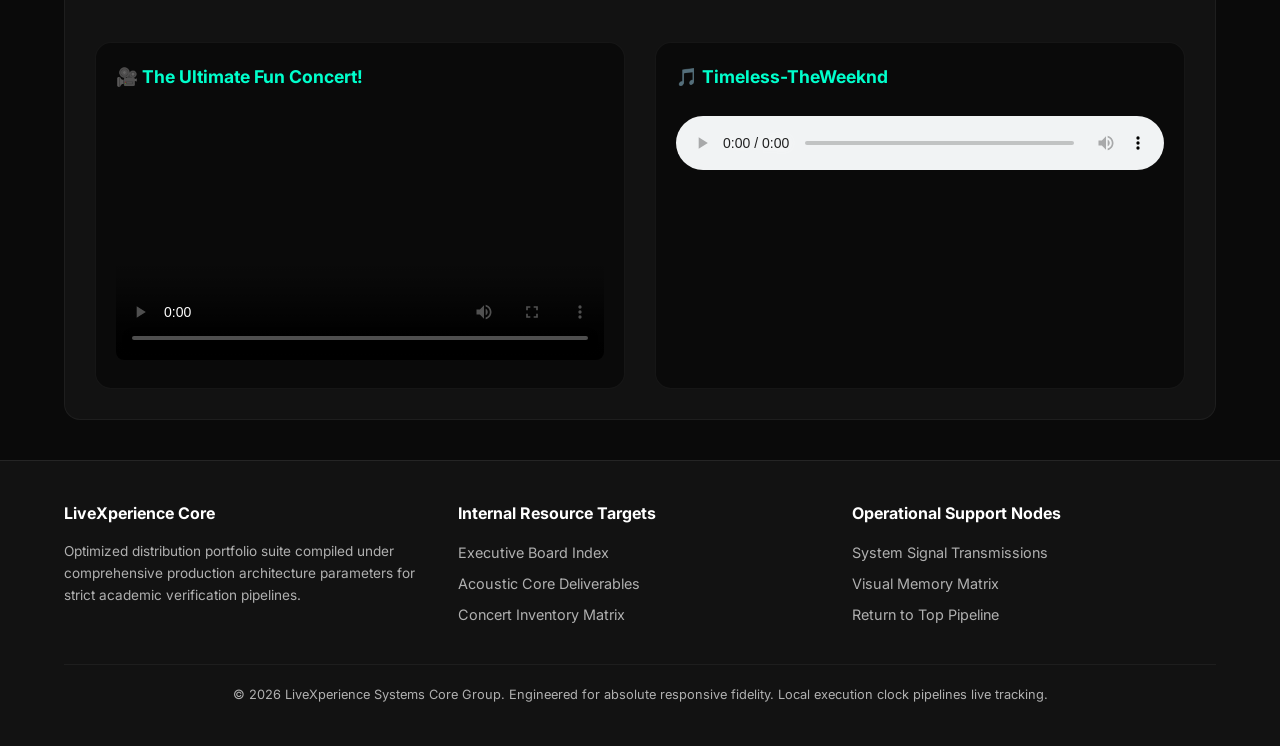
==== commit c6b11691: "Update index.html" ====
--- a/index.html
+++ b/index.html
@@ -900,7 +900,7 @@
                     <div class="multimedia-box">
                         <h4>🎥 The Ultimate Fun Concert!</h4>
                         <video controls poster="https://images.unsplash.com/photo-1470225620780-dba8ba36b745?w=400&h=200&fit=crop">
-                            <source src="https://youtu.be/SRVsesZamZw?list=RDSRVsesZamZw" type="video/mp4">
+                            <source src="The Weeknd - Timeless (Live From Sao Paolo  2024).mp4" type="video/mp4">
                             Your client does not support modern native HTML5 embedded hardware accelerated playback matrices.
                         </video>
                     </div>
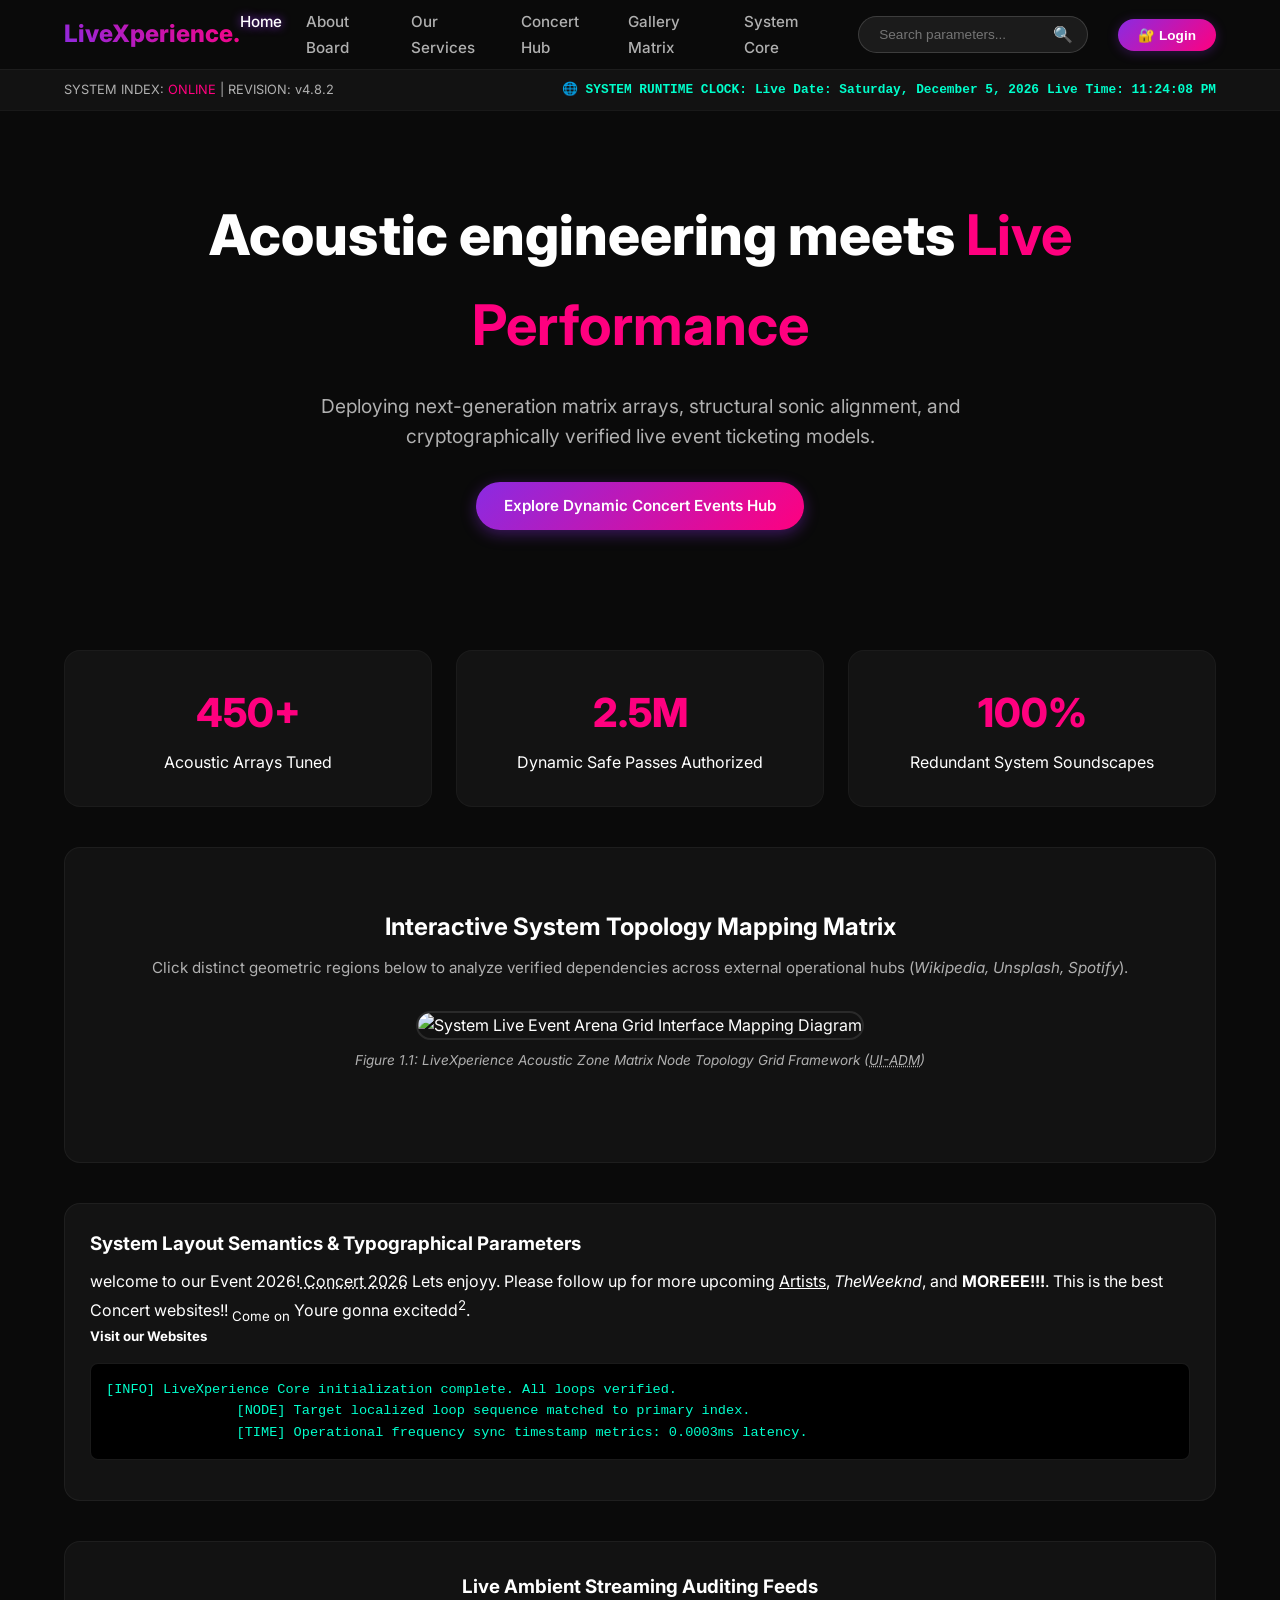
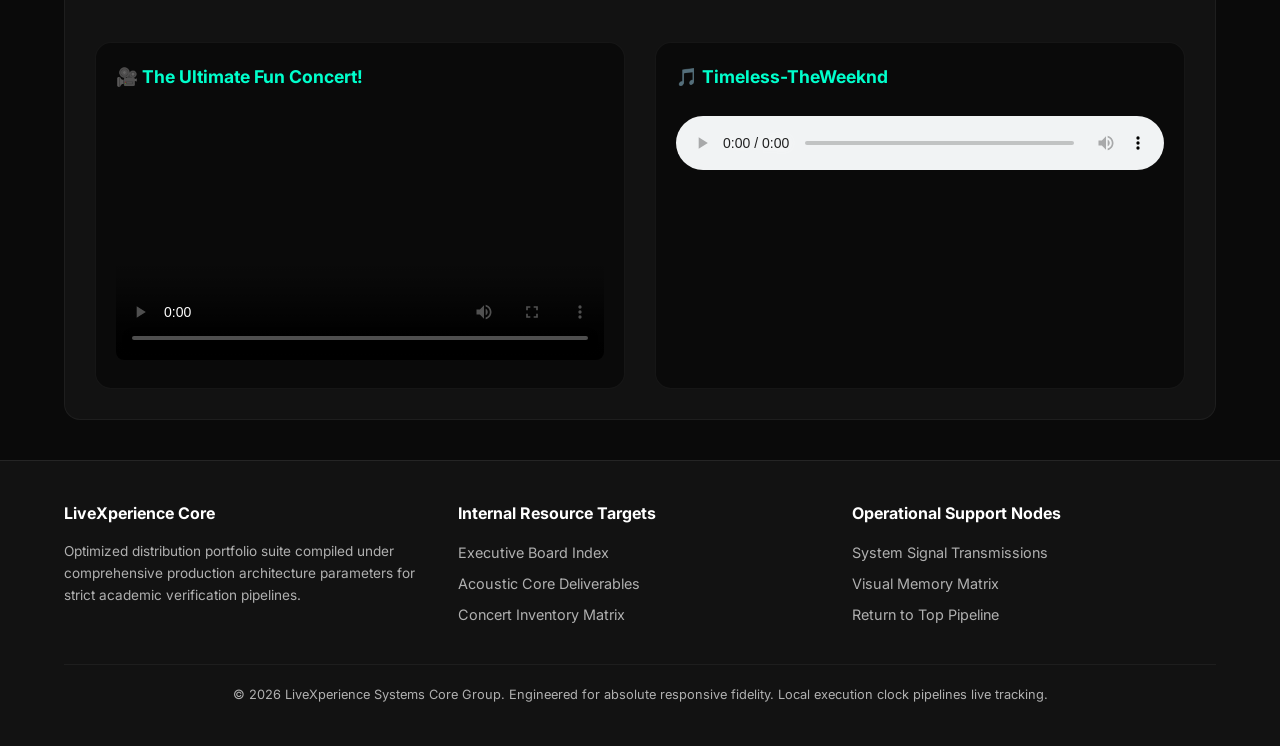
==== commit c1b3f5ed: "Update print statement from 'Hello' to 'Goodbye'" ====
--- a/index.html
+++ b/index.html
@@ -7,6 +7,7 @@
     <link rel="preconnect" href="https://fonts.googleapis.com" />
     <link rel="preconnect" href="https://fonts.gstatic.com" crossorigin />
     <link href="https://fonts.googleapis.com/css2?family=Inter:wght@300;400;500;600;700;800&display=swap" rel="stylesheet" />
+    <link rel="icon" type="image/x-icon" href="photo_6204025640432899356_y.jpg">
     <style>
         /* CORE DESIGN SYSTEM STYLING */
         :root {
